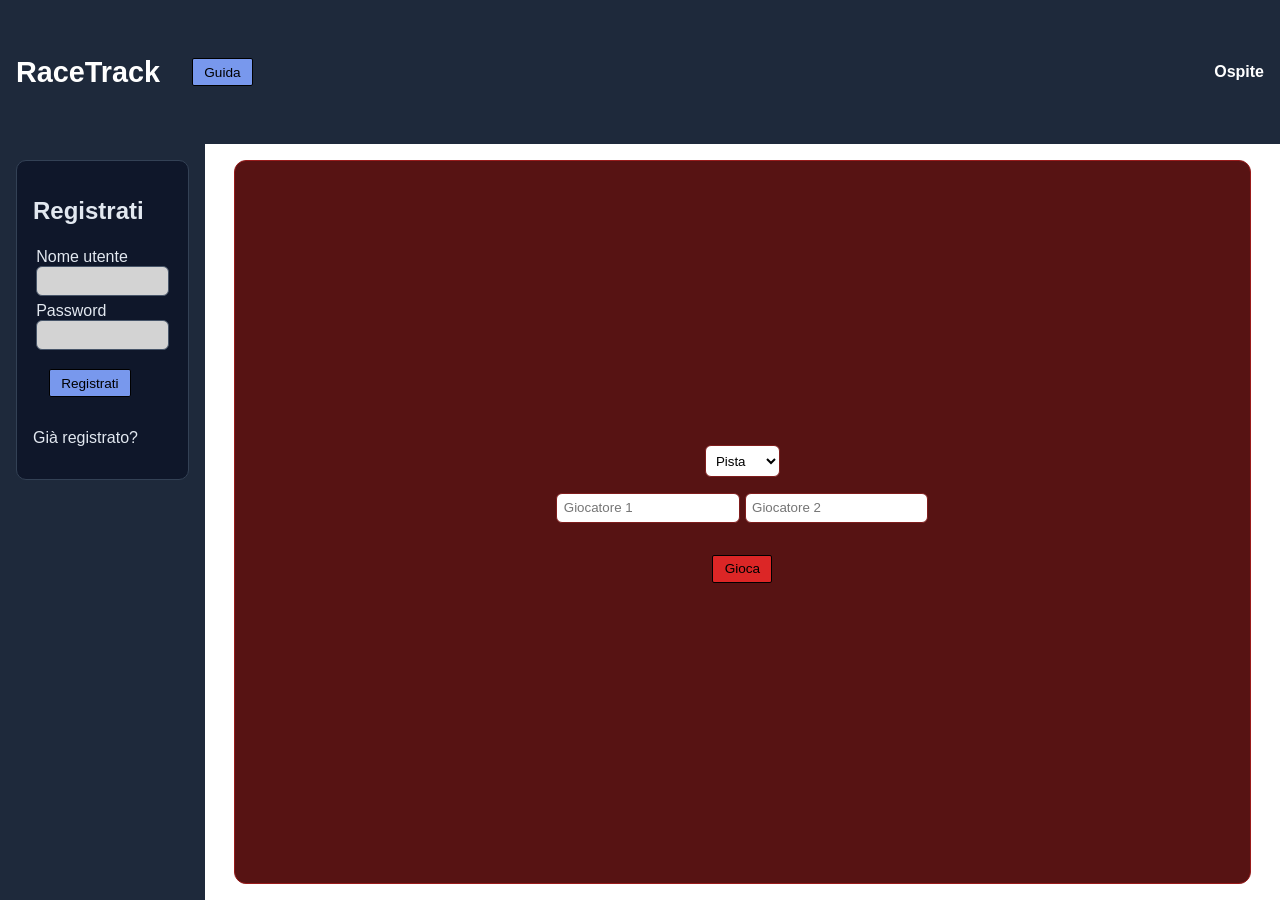
==== html/index.html @ a5a907c2 "better ui, bresenham" ====
<!DOCTYPE html>

<html lang="it">

<head>

    <title>RaceTrack</title>

    <meta charset="utf-8">
    <meta name="viewport" content="width=device-width, initial-scale=1.0">

    <!--favicon-->
    <link rel="stylesheet" href="../css/style.css">

    <!--<script src="file.js" defer> </script>-->
    <script type="module" src="../js/main.js" defer> </script>

</head>

<body>

    <header>
        <div id="titolo">
            <h1>RaceTrack</h1>
            <button class="pulsante-primario" onclick="window.location.href='guida.html'">Guida</button>
        </div>
        <div id="utente-sessione">
            <p>Ospite</p>
        </div>
    </header>


    <aside id="pannello-sinistro">
        <div class="form-primario">
            <h2>Registrati</h2>
            <form> <!--\it="authContext.handleSignup(event)"-->
                <div class="form-gruppo">
                    <label for="nome-utente">Nome utente</label>
                    <input type="text" id="nome-utente" pattern="^[A-Za-z0-9]{3,15}$" required>
                </div>
                <div class="form-gruppo">
                    <label for="password">Password</label>
                    <input type="password" id="password"
                        pattern="^(?=.*\d)(?=.*[!#$%&*^_\-~])[A-Za-z\d!#$%&*^_\-~]{6,30}$" required>
                </div>
                <button type="submit" class="pulsante-primario">Registrati</button>
                <p>Già registrato?<!--<a href="#" onclick="userDashboard.showLoginForm()">Accedi</a>--></p>
            </form>
        </div>


        <div class="form-primario nascosto">
            <h2>Accedi</h2>
            <form><!-- onsubmit="authContext.handleLogin(event)"-->
                <div class="form-gruppo">
                    <label for="nome-utente">Nome utente</label>
                    <input type="text" id="nome-utente" required>
                </div>
                <div class="form-gruppo">
                    <label for="password">Password</label>
                    <input type="password" id="password" required>
                </div>
                <button type="submit" class="pulsante-secondario">Accedi</button>
                <p>Non registrato? <!--<a href="#" onclick="userDashboard.showSignUpForm()">Registrati</a>-->
                </p>
            </form>
        </div>
    </aside>


    <div id="schermata-iniziale">
        <form id="inizia-partita" novalidate>

            <select id="seleziona-pista" required>
                <option value="" selected>Pista</option>
                <option value="pista1">Pista 1</option>
                <option value="pista2">Pista 2</option>
            </select>

            <div id="campi">
                <input type="text" class="giocatore" id="giocatore-A" placeholder="Giocatore 1"
                    pattern="^[A-Za-z0-9\s]{3,10}$" required>
                <input type="text" class="giocatore" id="giocatore-B" placeholder="Giocatore 2"
                    pattern="^[A-Za-z0-9\s]{3,10}$" required>
            </div>

            <button type="submit" class="pulsante-secondario">Gioca</button>
        </form>
    </div>


    <main id="schermata-partita" class="nascosto">
        <canvas id="canva"></canvas>

        <aside id="pannello-destro">
            <button id="ricomincia-partita" class="pulsante-primario">Ricomincia partita</button>

            <div id="turno-container">
                <b>Turno:</b>
                <div id="turno"></div>
            </div>

            <div id="mosse-container">
                <b>Mosse:</b>
                <p id="mosse"></p>
            </div>


            <div id="legenda">
                <span id="mostra-legenda">Legenda</span>
                <div id="contenuto-legenda">
                    <div class="punto-legenda">
                        <div class="quadrato verde-scuro"></div>
                        <p class="testo-legenda">Punto principale</p>
                    </div>
                    <div class="punto-legenda">
                        <div class="quadratino verde"></div>
                        <p class="testo-legenda">Punti validi</p>
                    </div>
                    <div class="punto-legenda">
                        <div class="quadratino rosso-scuro"></div>
                        <p class="testo-legenda">Fuori pista</p>
                    </div>
                    <div class="punto-legenda">
                        <div class="cerchio arancione"></div>
                        <p class="testo-legenda">Incidente</p>
                    </div>
                    <div class="punto-legenda">
                        <div class="cerchio bianco"></div>
                        <p class="testo-legenda">Stop</p>
                    </div>
                </div>
            </div>
        </aside>

    </main>

    <div id="fine-partita" class="nascosto"> </div>

</body>

</html>
---- css/style.css ----
* {
    font-family: 'Inter', 'Segoe UI', sans-serif;
}

body {
    display: grid;
    height: 100vh;
    grid-template-columns: 16vw auto;
    grid-template-rows: 16vh auto;
    height: 100vh;
    margin: 0;
}

header {
    background-color: #1e293b;
    color: white;
    display: flex;
    flex-direction: row;
    grid-column: span 2;
    justify-content: space-between;
    align-items: center;
    padding: 0 1rem;
}

#titolo {
    display: flex;
    flex-direction: row;
    gap: 1rem;
    align-items: center;
}

#titolo h1 {
    font-size: 1.8rem;
    margin: 0;
}

button {
    border: solid 1px;
    padding: 0.35rem 0.7rem;
    border-radius: 2px;
    cursor: pointer;
    margin: 1rem;
    font-size: 0.85rem;
}

button:hover {
    opacity: 0.8;
}

.pulsante-primario {
    background-color: rgb(120, 152, 237);
}

.pulsante-primario:hover {
    background-color: rgb(81, 118, 219);
}

#utente-sessione {
    font-weight: bold;
}

#pannello-sinistro,
#pannello-destro {
    background-color: #1e293b;
    color: #e2e8f0;
}

#pannello-sinistro {
    grid-column: 1;
}

#pannello-destro {
    padding: 0.2rem;
    grid-column: 2;
}

.form-primario {
    margin: 1rem;
    padding: 0.5rem;
    display: flex;
    flex-direction: column;
    background-color: #0f172a;
    border: 1px solid #334155;
    border-radius: 10px;
    padding: 1rem;
}

.form-gruppo {
    display: flex;
    flex-direction: column;
    padding: 0.2rem;
}

form input,
form select {
    padding: 0.4rem;
    border-radius: 6px;
    border: 1px solid #475569;
    background-color: lightgray;
    color: white;
}

.nascosto {
    display: none !important;
}

#schermata-iniziale {
    background-color: #571313;
    border: 1px solid #991b1b;
    border-radius: 12px;
    padding: 1.5rem;
    width: 90%;
    margin: 1rem auto;

    display: flex;
    flex-direction: column;
    align-items: center;
    justify-content: center;
    color: #fee2e2;
}

#inizia-partita {
    display: flex;
    flex-direction: column;
    justify-content: center;
    align-items: center;
    gap: 1rem;
}

#schermata-iniziale input,
#schermata-iniziale select {
    background-color: white;
    color: black;
    border: 1px solid #7f1d1d;
}

#schermata-iniziale select {
    background-color: white;
    color: black;
    border: 1px solid #7f1d1d;
}

#nomi-giocatori {
    display: flex;
    flex-direction: row;
    justify-content: center;
}

#nomi-giocatori label {
    font-size: large;
    gap: 2rem;
}

#seleziona-pista {
    align-items: center;
    justify-content: center;
}

#seleziona-pista input {
    height: 2rem;
    width: 7rem;
}

.pulsante-secondario {
    background-color: #dc2626;
}

.pulsante-secondario:hover {
    background-color: #b91c1c;
}

main {
    grid-column: 2;
    display: grid;
    grid-template-columns: auto 16vw;
}

canvas {
    display: block;
    background-color: white;
    grid-column: 1;
    margin: auto;
}

/* cosi' si adatta alla grandezza della pagina, avra' bisogno di un fattore di scala*/

#turno-container,
#mosse-container {
    background-color: #0f172a;
    border: 1px solid #334155;
    border-radius: 10px;
    padding: 0.6rem;
    margin: 1rem;
    display: flex;
    flex-direction: row;
    align-items: center;
    gap: 1rem;

}

#turno {
    display: flex;
    gap: 0.5rem;
    align-items: center;
}


#legenda {
    margin: 1rem;
    margin-top: 0;
    background-color: white;
    color: black;
    border: 1px solid #475569;
    border-radius: 10px;
    padding: 0.5rem;
    box-shadow: 0 4px 12px rgba(0, 0, 0, 0.2);
}

#mostra-legenda {
    cursor: pointer;
    color: black;
    text-decoration: underline;
}

#contenuto-legenda {
    display: none;
}

#legenda:hover #mostra-legenda {
    color: rgb(81, 118, 219);
}

#legenda:hover #contenuto-legenda {
    display: block;
}

.punto-legenda {
    display: flex;
    align-items: center;
    margin-left: 0.2rem;
    font-size: 0.8;
    line-height: 0.5;
    gap: 0.4rem;
}

.quadrato {
    height: 8px;
    width: 8px;
}

.quadratino {
    height: 5px;
    width: 5px;
}

.cerchio {
    height: 5px;
    width: 5px;
    border-radius: 50%;
}

.verde-scuro {
    background-color: darkgreen;
}

.verde {
    background-color: lightgreen;
}

.rosso-scuro {
    background-color: darkred;
}

.arancione {
    background-color: orange;
}

.bianco {
    background-color: white;
    border: solid 1px black;
    height: 3px;
    width: 3px;
}

#fine-partita {
    position: fixed;
    top: 40%;
    left: 34%;
    display: flex;
    justify-content: center;
    align-items: center;
    z-index: 1000;
    flex-direction: column;
    padding: 1rem;
    margin: auto;
    width: 30vw;
    height: 30vh;
    color: white;
    border: 1px solid #334155;
    border-radius: 12px;
}
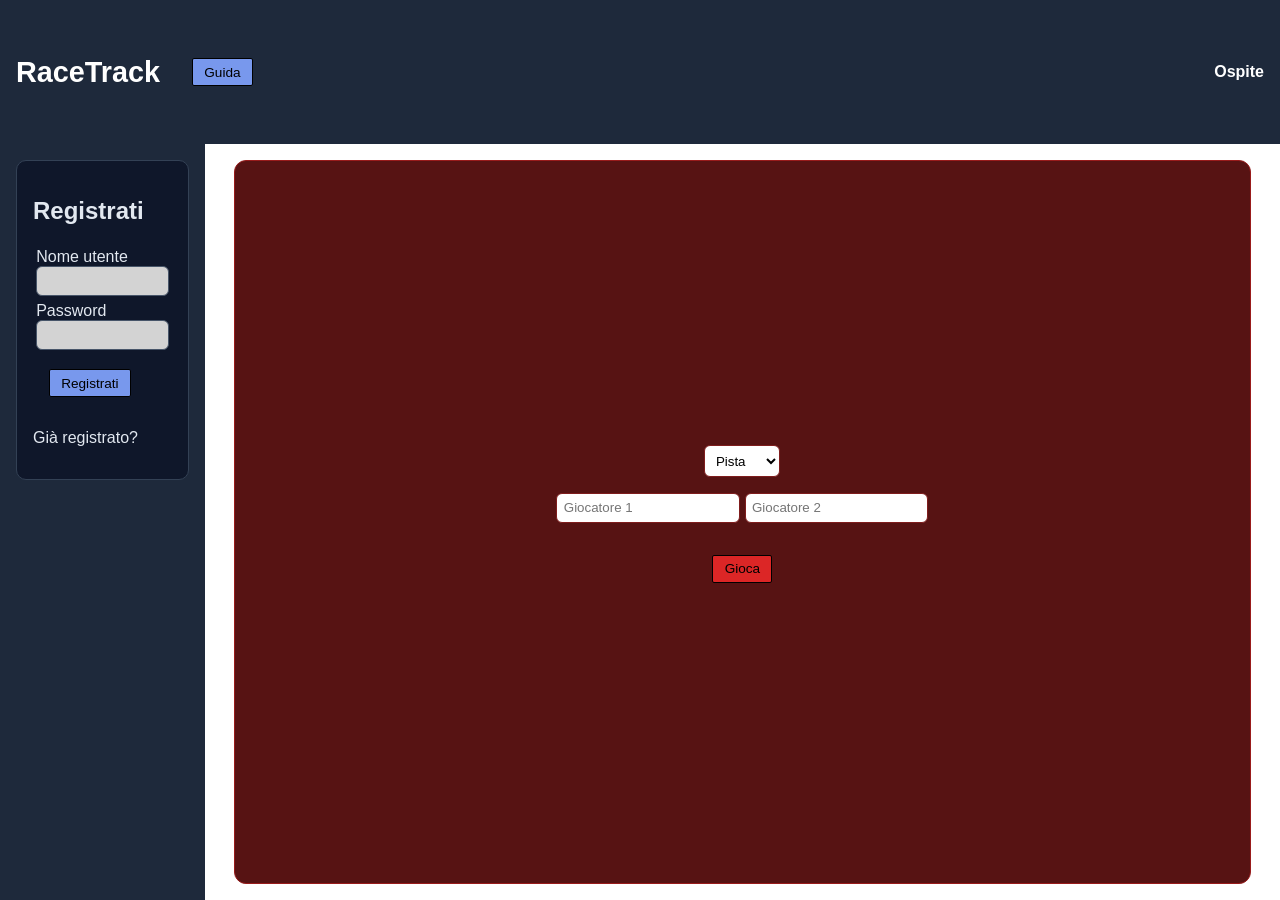
==== commit bd62c098: "validazione" ====
--- a/html/index.html
+++ b/html/index.html
@@ -12,8 +12,7 @@
     <!--favicon-->
     <link rel="stylesheet" href="../css/style.css">
 
-    <!--<script src="file.js" defer> </script>-->
-    <script type="module" src="../js/main.js" defer> </script>
+    <script type="module" src="../js/main.js"> </script>
 
 </head>
 
@@ -35,12 +34,12 @@
             <h2>Registrati</h2>
             <form> <!--\it="authContext.handleSignup(event)"-->
                 <div class="form-gruppo">
-                    <label for="nome-utente">Nome utente</label>
-                    <input type="text" id="nome-utente" pattern="^[A-Za-z0-9]{3,15}$" required>
+                    <label for="nome-utente-registrazione">Nome utente</label>
+                    <input type="text" id="nome-utente-registrazione" pattern="^[A-Za-z0-9]{3,15}$" required>
                 </div>
                 <div class="form-gruppo">
-                    <label for="password">Password</label>
-                    <input type="password" id="password"
+                    <label for="password-registrazione">Password</label>
+                    <input type="password" id="password-registrazione"
                         pattern="^(?=.*\d)(?=.*[!#$%&*^_\-~])[A-Za-z\d!#$%&*^_\-~]{6,30}$" required>
                 </div>
                 <button type="submit" class="pulsante-primario">Registrati</button>
@@ -53,12 +52,12 @@
             <h2>Accedi</h2>
             <form><!-- onsubmit="authContext.handleLogin(event)"-->
                 <div class="form-gruppo">
-                    <label for="nome-utente">Nome utente</label>
-                    <input type="text" id="nome-utente" required>
+                    <label for="nome-utente-accesso">Nome utente</label>
+                    <input type="text" id="nome-utente-accesso" required>
                 </div>
                 <div class="form-gruppo">
-                    <label for="password">Password</label>
-                    <input type="password" id="password" required>
+                    <label for="password-accesso">Password</label>
+                    <input type="password" id="password-accesso" required>
                 </div>
                 <button type="submit" class="pulsante-secondario">Accedi</button>
                 <p>Non registrato? <!--<a href="#" onclick="userDashboard.showSignUpForm()">Registrati</a>-->
@@ -90,7 +89,9 @@
 
 
     <main id="schermata-partita" class="nascosto">
-        <canvas id="canva"></canvas>
+        <div id="canvas-container">
+            <canvas id="canva"></canvas>
+        </div>
 
         <aside id="pannello-destro">
             <button id="ricomincia-partita" class="pulsante-primario">Ricomincia partita</button>
--- a/css/style.css
+++ b/css/style.css
@@ -5,8 +5,8 @@
 body {
     display: grid;
     height: 100vh;
-    grid-template-columns: 16vw auto;
-    grid-template-rows: 16vh auto;
+    grid-template-columns: 16vw 84vw;
+    grid-template-rows: 16vh 84vh;
     height: 100vh;
     margin: 0;
 }
@@ -146,11 +146,6 @@
     justify-content: center;
 }
 
-#nomi-giocatori label {
-    font-size: large;
-    gap: 2rem;
-}
-
 #seleziona-pista {
     align-items: center;
     justify-content: center;
@@ -173,6 +168,15 @@
     grid-column: 2;
     display: grid;
     grid-template-columns: auto 16vw;
+}
+
+#canvas-container {
+    flex: 1;
+    height: 100%;
+    width: 100%;
+    display: flex;
+    justify-content: center;
+    align-items: center;
 }
 
 canvas {
@@ -238,7 +242,7 @@
     display: flex;
     align-items: center;
     margin-left: 0.2rem;
-    font-size: 0.8;
+    font-size: 0.8rem;
     line-height: 0.5;
     gap: 0.4rem;
 }
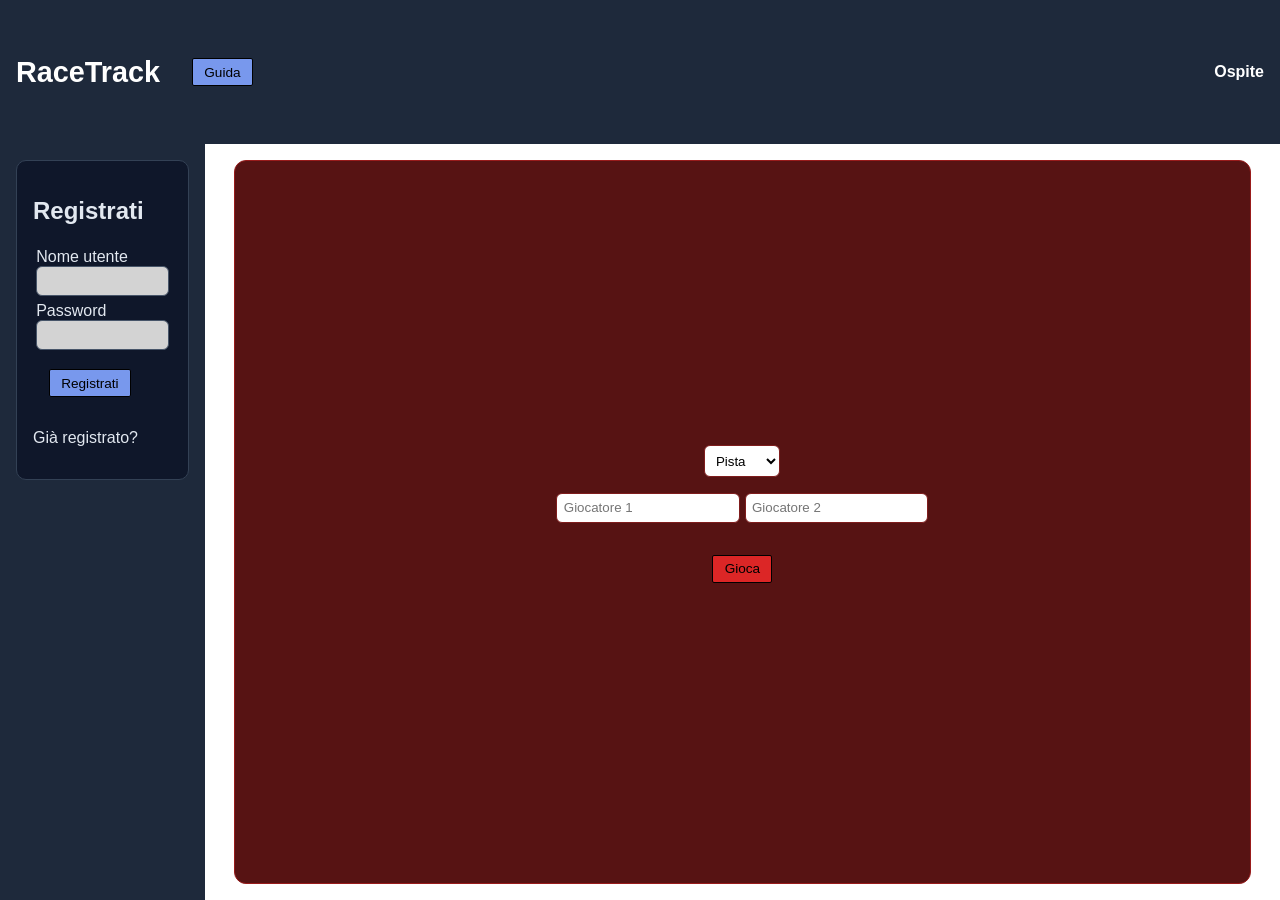
==== commit 735ecf4b: "splittato css, ridimensiona()" ====
--- a/html/index.html
+++ b/html/index.html
@@ -59,7 +59,7 @@
                     <label for="password-accesso">Password</label>
                     <input type="password" id="password-accesso" required>
                 </div>
-                <button type="submit" class="pulsante-secondario">Accedi</button>
+                <button type="submit" class="pulsante-primario">Accedi</button>
                 <p>Non registrato? <!--<a href="#" onclick="userDashboard.showSignUpForm()">Registrati</a>-->
                 </p>
             </form>
@@ -76,7 +76,7 @@
                 <option value="pista2">Pista 2</option>
             </select>
 
-            <div id="campi">
+            <div id="giocatori-container">
                 <input type="text" class="giocatore" id="giocatore-A" placeholder="Giocatore 1"
                     pattern="^[A-Za-z0-9\s]{3,10}$" required>
                 <input type="text" class="giocatore" id="giocatore-B" placeholder="Giocatore 2"
@@ -90,7 +90,7 @@
 
     <main id="schermata-partita" class="nascosto">
         <div id="canvas-container">
-            <canvas id="canva"></canvas>
+            <canvas id="canvas-gioco"></canvas>
         </div>
 
         <aside id="pannello-destro">
--- a/css/style.css
+++ b/css/style.css
@@ -1,305 +1,5 @@
-* {
-    font-family: 'Inter', 'Segoe UI', sans-serif;
-}
-
-body {
-    display: grid;
-    height: 100vh;
-    grid-template-columns: 16vw 84vw;
-    grid-template-rows: 16vh 84vh;
-    height: 100vh;
-    margin: 0;
-}
-
-header {
-    background-color: #1e293b;
-    color: white;
-    display: flex;
-    flex-direction: row;
-    grid-column: span 2;
-    justify-content: space-between;
-    align-items: center;
-    padding: 0 1rem;
-}
-
-#titolo {
-    display: flex;
-    flex-direction: row;
-    gap: 1rem;
-    align-items: center;
-}
-
-#titolo h1 {
-    font-size: 1.8rem;
-    margin: 0;
-}
-
-button {
-    border: solid 1px;
-    padding: 0.35rem 0.7rem;
-    border-radius: 2px;
-    cursor: pointer;
-    margin: 1rem;
-    font-size: 0.85rem;
-}
-
-button:hover {
-    opacity: 0.8;
-}
-
-.pulsante-primario {
-    background-color: rgb(120, 152, 237);
-}
-
-.pulsante-primario:hover {
-    background-color: rgb(81, 118, 219);
-}
-
-#utente-sessione {
-    font-weight: bold;
-}
-
-#pannello-sinistro,
-#pannello-destro {
-    background-color: #1e293b;
-    color: #e2e8f0;
-}
-
-#pannello-sinistro {
-    grid-column: 1;
-}
-
-#pannello-destro {
-    padding: 0.2rem;
-    grid-column: 2;
-}
-
-.form-primario {
-    margin: 1rem;
-    padding: 0.5rem;
-    display: flex;
-    flex-direction: column;
-    background-color: #0f172a;
-    border: 1px solid #334155;
-    border-radius: 10px;
-    padding: 1rem;
-}
-
-.form-gruppo {
-    display: flex;
-    flex-direction: column;
-    padding: 0.2rem;
-}
-
-form input,
-form select {
-    padding: 0.4rem;
-    border-radius: 6px;
-    border: 1px solid #475569;
-    background-color: lightgray;
-    color: white;
-}
-
-.nascosto {
-    display: none !important;
-}
-
-#schermata-iniziale {
-    background-color: #571313;
-    border: 1px solid #991b1b;
-    border-radius: 12px;
-    padding: 1.5rem;
-    width: 90%;
-    margin: 1rem auto;
-
-    display: flex;
-    flex-direction: column;
-    align-items: center;
-    justify-content: center;
-    color: #fee2e2;
-}
-
-#inizia-partita {
-    display: flex;
-    flex-direction: column;
-    justify-content: center;
-    align-items: center;
-    gap: 1rem;
-}
-
-#schermata-iniziale input,
-#schermata-iniziale select {
-    background-color: white;
-    color: black;
-    border: 1px solid #7f1d1d;
-}
-
-#schermata-iniziale select {
-    background-color: white;
-    color: black;
-    border: 1px solid #7f1d1d;
-}
-
-#nomi-giocatori {
-    display: flex;
-    flex-direction: row;
-    justify-content: center;
-}
-
-#seleziona-pista {
-    align-items: center;
-    justify-content: center;
-}
-
-#seleziona-pista input {
-    height: 2rem;
-    width: 7rem;
-}
-
-.pulsante-secondario {
-    background-color: #dc2626;
-}
-
-.pulsante-secondario:hover {
-    background-color: #b91c1c;
-}
-
-main {
-    grid-column: 2;
-    display: grid;
-    grid-template-columns: auto 16vw;
-}
-
-#canvas-container {
-    flex: 1;
-    height: 100%;
-    width: 100%;
-    display: flex;
-    justify-content: center;
-    align-items: center;
-}
-
-canvas {
-    display: block;
-    background-color: white;
-    grid-column: 1;
-    margin: auto;
-}
-
-/* cosi' si adatta alla grandezza della pagina, avra' bisogno di un fattore di scala*/
-
-#turno-container,
-#mosse-container {
-    background-color: #0f172a;
-    border: 1px solid #334155;
-    border-radius: 10px;
-    padding: 0.6rem;
-    margin: 1rem;
-    display: flex;
-    flex-direction: row;
-    align-items: center;
-    gap: 1rem;
-
-}
-
-#turno {
-    display: flex;
-    gap: 0.5rem;
-    align-items: center;
-}
-
-
-#legenda {
-    margin: 1rem;
-    margin-top: 0;
-    background-color: white;
-    color: black;
-    border: 1px solid #475569;
-    border-radius: 10px;
-    padding: 0.5rem;
-    box-shadow: 0 4px 12px rgba(0, 0, 0, 0.2);
-}
-
-#mostra-legenda {
-    cursor: pointer;
-    color: black;
-    text-decoration: underline;
-}
-
-#contenuto-legenda {
-    display: none;
-}
-
-#legenda:hover #mostra-legenda {
-    color: rgb(81, 118, 219);
-}
-
-#legenda:hover #contenuto-legenda {
-    display: block;
-}
-
-.punto-legenda {
-    display: flex;
-    align-items: center;
-    margin-left: 0.2rem;
-    font-size: 0.8rem;
-    line-height: 0.5;
-    gap: 0.4rem;
-}
-
-.quadrato {
-    height: 8px;
-    width: 8px;
-}
-
-.quadratino {
-    height: 5px;
-    width: 5px;
-}
-
-.cerchio {
-    height: 5px;
-    width: 5px;
-    border-radius: 50%;
-}
-
-.verde-scuro {
-    background-color: darkgreen;
-}
-
-.verde {
-    background-color: lightgreen;
-}
-
-.rosso-scuro {
-    background-color: darkred;
-}
-
-.arancione {
-    background-color: orange;
-}
-
-.bianco {
-    background-color: white;
-    border: solid 1px black;
-    height: 3px;
-    width: 3px;
-}
-
-#fine-partita {
-    position: fixed;
-    top: 40%;
-    left: 34%;
-    display: flex;
-    justify-content: center;
-    align-items: center;
-    z-index: 1000;
-    flex-direction: column;
-    padding: 1rem;
-    margin: auto;
-    width: 30vw;
-    height: 30vh;
-    color: white;
-    border: 1px solid #334155;
-    border-radius: 12px;
-}+@import url("./base.css");
+@import url("./componenti.css");
+@import url("./layout.css");
+@import url("./legenda.css");
+@import url("./partita.css");
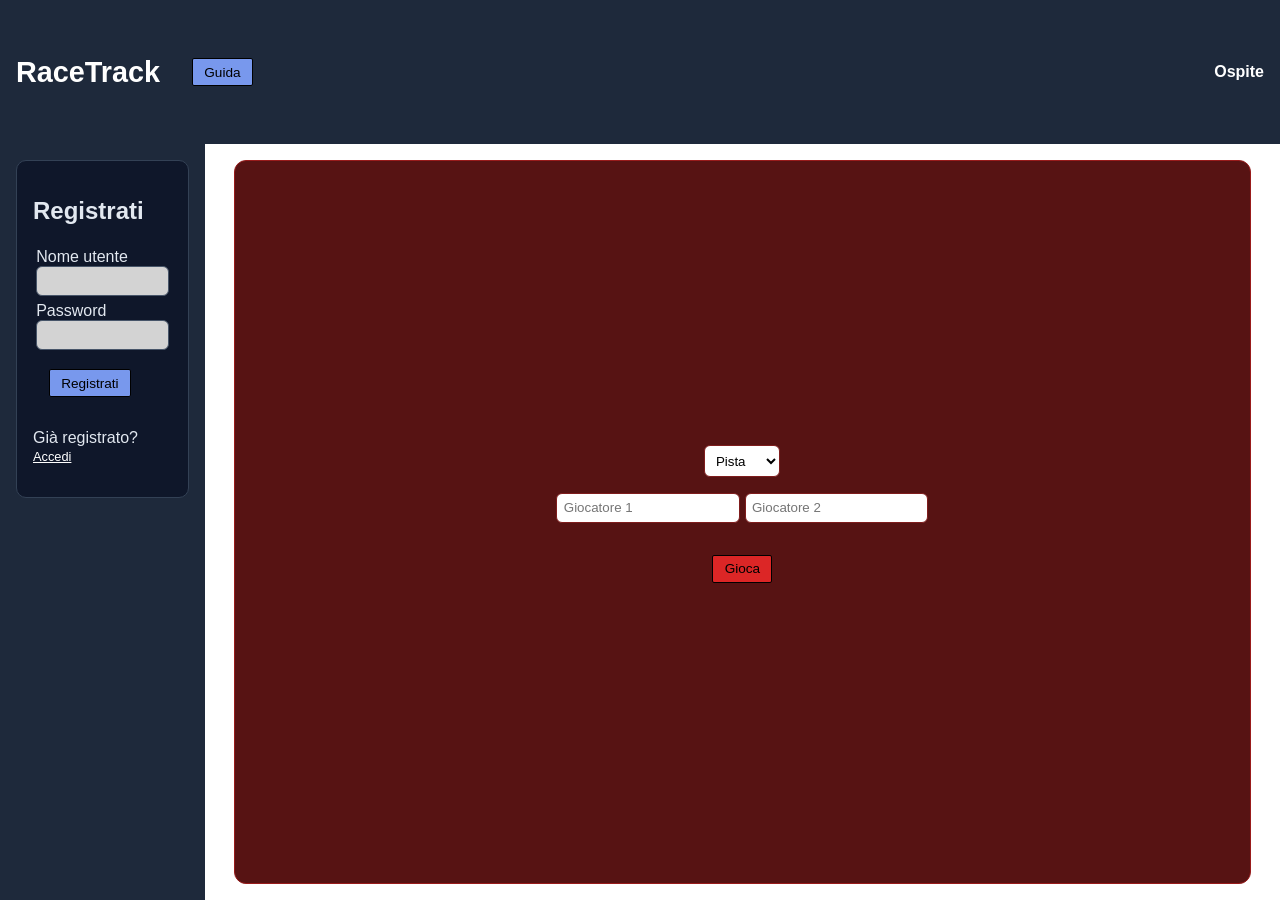
==== commit f5204921: "aggiunti registrazione e accesso" ====
--- a/html/index.html
+++ b/html/index.html
@@ -30,12 +30,12 @@
 
 
     <aside id="pannello-sinistro">
-        <div class="form-primario">
+        <div id="registrazione" class="form-primario">
             <h2>Registrati</h2>
-            <form> <!--\it="authContext.handleSignup(event)"-->
+            <form id="form-registrazione" novalidate>
                 <div class="form-gruppo">
                     <label for="nome-utente-registrazione">Nome utente</label>
-                    <input type="text" id="nome-utente-registrazione" pattern="^[A-Za-z0-9]{3,15}$" required>
+                    <input type="text" id="nome-utente-registrazione" pattern="^[A-Za-z0-9!#$%&*^_-~]{3,30}$" required>
                 </div>
                 <div class="form-gruppo">
                     <label for="password-registrazione">Password</label>
@@ -43,14 +43,16 @@
                         pattern="^(?=.*\d)(?=.*[!#$%&*^_\-~])[A-Za-z\d!#$%&*^_\-~]{6,30}$" required>
                 </div>
                 <button type="submit" class="pulsante-primario">Registrati</button>
-                <p>Già registrato?<!--<a href="#" onclick="userDashboard.showLoginForm()">Accedi</a>--></p>
+                <p>Già registrato?
+                    <a href="#" class="cambia-form" id="registrati-accedi">Accedi</a>
+                </p>
             </form>
         </div>
 
 
-        <div class="form-primario nascosto">
+        <div id="accesso" class="form-primario nascosto">
             <h2>Accedi</h2>
-            <form><!-- onsubmit="authContext.handleLogin(event)"-->
+            <form id="form-accesso" novalidate>
                 <div class="form-gruppo">
                     <label for="nome-utente-accesso">Nome utente</label>
                     <input type="text" id="nome-utente-accesso" required>
@@ -60,7 +62,8 @@
                     <input type="password" id="password-accesso" required>
                 </div>
                 <button type="submit" class="pulsante-primario">Accedi</button>
-                <p>Non registrato? <!--<a href="#" onclick="userDashboard.showSignUpForm()">Registrati</a>-->
+                <p>Non registrato?
+                    <a href="#" class="cambia-form" id="accedi-registrati">Registrati</a>
                 </p>
             </form>
         </div>
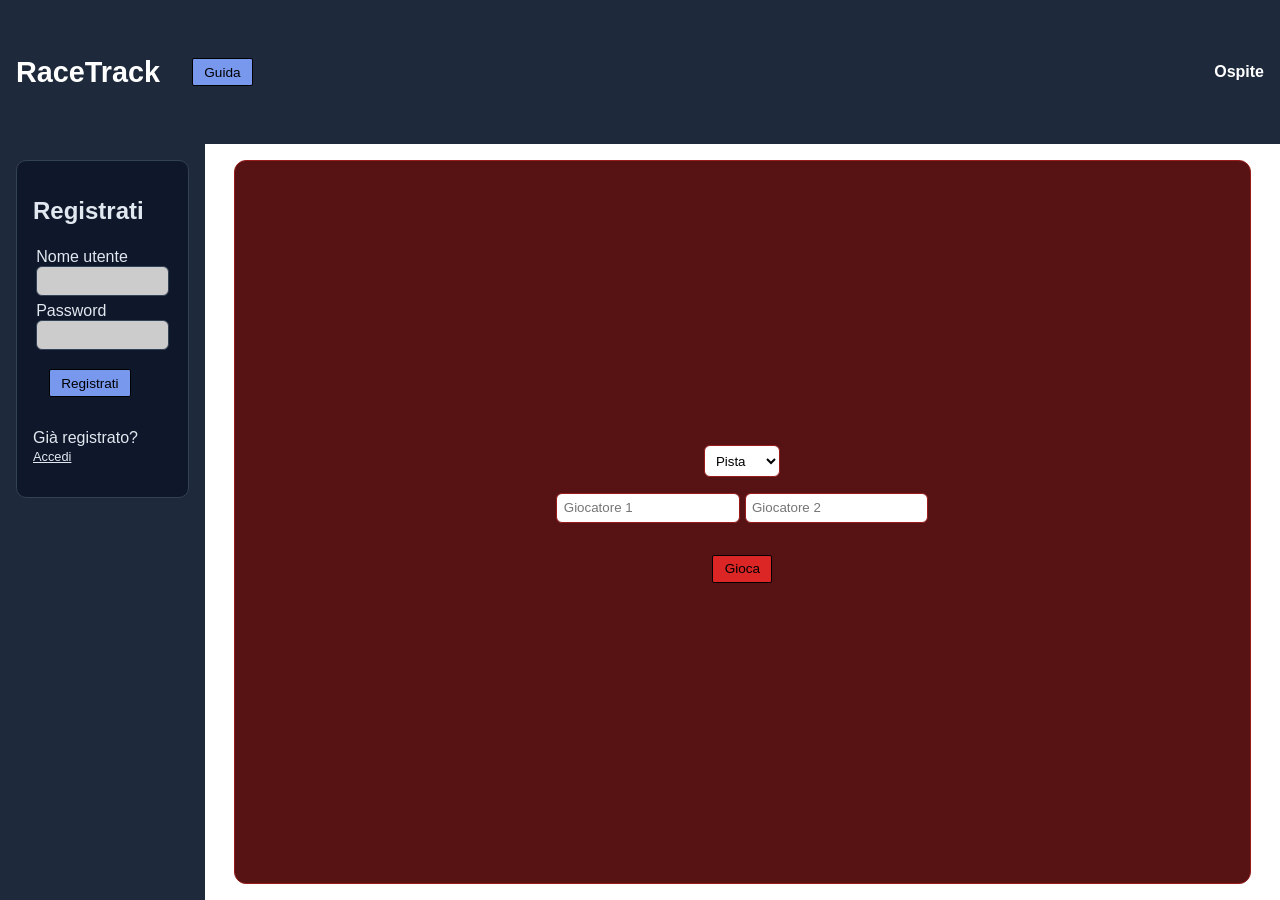
==== commit 9a3230f8: "salva/ottieni partite, statistiche, pulito css" ====
--- a/html/index.html
+++ b/html/index.html
@@ -30,7 +30,7 @@
 
 
     <aside id="pannello-sinistro">
-        <div id="registrazione" class="form-primario">
+        <div id="registrazione" class="form-autenticazione">
             <h2>Registrati</h2>
             <form id="form-registrazione" novalidate>
                 <div class="form-gruppo">
@@ -50,7 +50,7 @@
         </div>
 
 
-        <div id="accesso" class="form-primario nascosto">
+        <div id="accesso" class="form-autenticazione nascosto">
             <h2>Accedi</h2>
             <form id="form-accesso" novalidate>
                 <div class="form-gruppo">
@@ -67,6 +67,16 @@
                 </p>
             </form>
         </div>
+
+        <div id="statistiche" class="nascosto">
+            <p id="stat-testo">Ecco le statistiche delle partite registrate.</p>
+            <select id="pista-statistiche">
+                <option value="">Tutte</option>
+                <option value="1">Pista 1</option>
+                <option value="2">Pista 2</option>
+            </select>
+            <div id="statistiche-container"></div>
+        </div>
     </aside>
 
 
@@ -75,8 +85,8 @@
 
             <select id="seleziona-pista" required>
                 <option value="" selected>Pista</option>
-                <option value="pista1">Pista 1</option>
-                <option value="pista2">Pista 2</option>
+                <option value="1">Pista 1</option>
+                <option value="2">Pista 2</option>
             </select>
 
             <div id="giocatori-container">
--- a/css/style.css
+++ b/css/style.css
@@ -1,5 +1,8 @@
 @import url("./base.css");
 @import url("./componenti.css");
+@import url("./forms.css");
 @import url("./layout.css");
 @import url("./legenda.css");
-@import url("./partita.css");+@import url("./partita.css");
+@import url("./statistiche.css");
+@import url("./variabili.css");
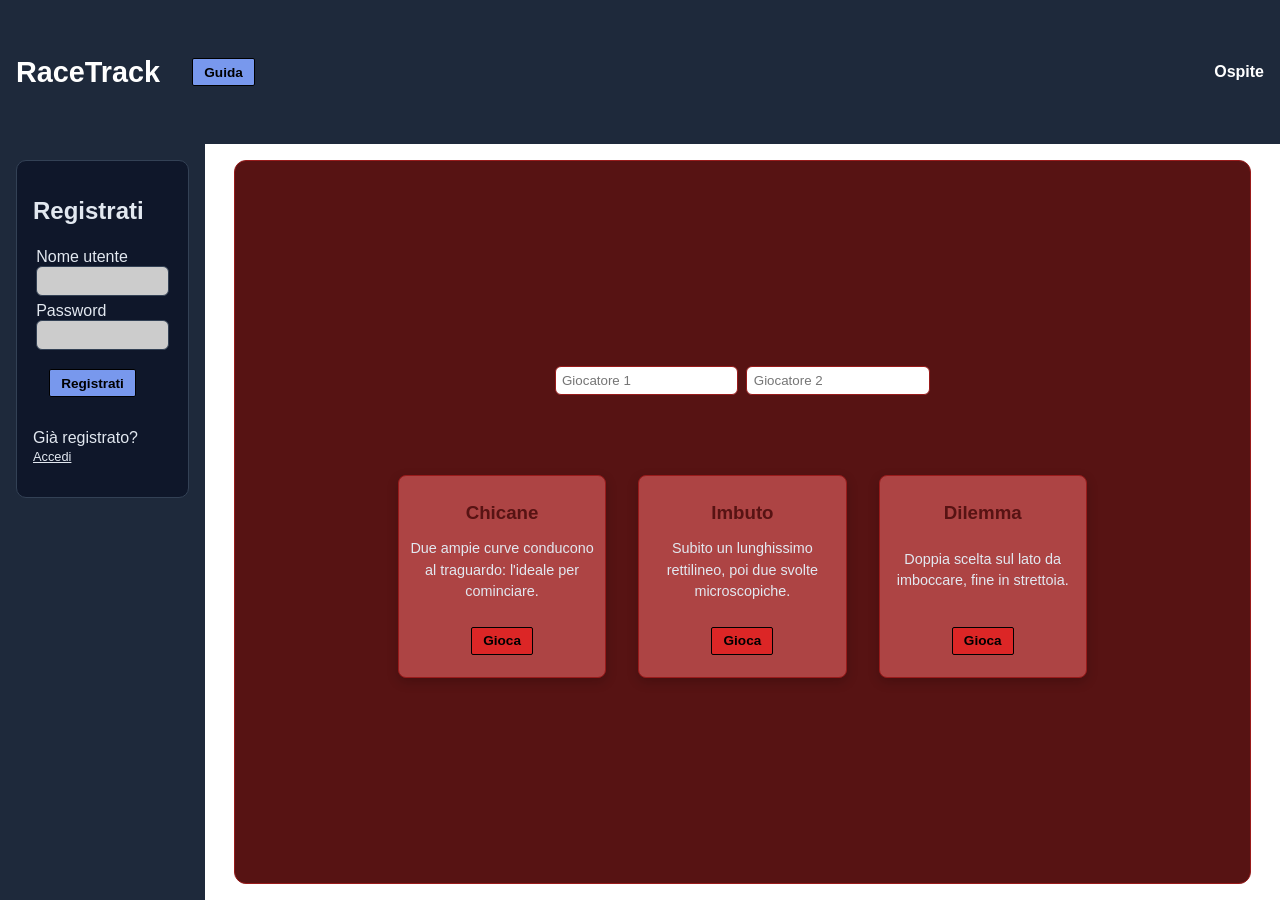
==== commit 8428fb2b: "aggiunta pista e descrizioni" ====
--- a/html/index.html
+++ b/html/index.html
@@ -9,8 +9,8 @@
     <meta charset="utf-8">
     <meta name="viewport" content="width=device-width, initial-scale=1.0">
 
-    <!--favicon-->
-    <link rel="stylesheet" href="../css/style.css">
+    <link rel="stylesheet" href="../css/stile.css">
+    <link rel="icon" href="../racetrack.svg">
 
     <script type="module" src="../js/main.js"> </script>
 
@@ -72,8 +72,9 @@
             <p id="stat-testo">Ecco le statistiche delle partite registrate.</p>
             <select id="pista-statistiche">
                 <option value="">Tutte</option>
-                <option value="1">Pista 1</option>
-                <option value="2">Pista 2</option>
+                <option value="1">Chicane</option>
+                <option value="2">Imbuto</option>
+                <option value="3">Dilemma</option>
             </select>
             <div id="statistiche-container"></div>
         </div>
@@ -83,12 +84,6 @@
     <div id="schermata-iniziale">
         <form id="inizia-partita" novalidate>
 
-            <select id="seleziona-pista" required>
-                <option value="" selected>Pista</option>
-                <option value="1">Pista 1</option>
-                <option value="2">Pista 2</option>
-            </select>
-
             <div id="giocatori-container">
                 <input type="text" class="giocatore" id="giocatore-A" placeholder="Giocatore 1"
                     pattern="^[A-Za-z0-9\s]{3,10}$" required>
@@ -96,7 +91,30 @@
                     pattern="^[A-Za-z0-9\s]{3,10}$" required>
             </div>
 
-            <button type="submit" class="pulsante-secondario">Gioca</button>
+            <div id="selezione-piste">
+                <div class="card-pista">
+                    <h3>Chicane</h3>
+                    <p>
+                        Due ampie curve conducono al traguardo: l'ideale per cominciare.
+                    </p>
+                    <button type="button" class="btn-pista pulsante-secondario" data-pista="1">Gioca</button>
+                </div>
+                <div class="card-pista">
+                    <h3>Imbuto</h3>
+                    <p>
+                        Subito un lunghissimo rettilineo, poi due svolte microscopiche.
+                    </p>
+                    <button type="button" class="btn-pista pulsante-secondario" data-pista="2">Gioca</button>
+                </div>
+                <div class="card-pista">
+                    <h3>Dilemma</h3>
+                    <p>
+                        Doppia scelta sul lato da imboccare, fine in strettoia.
+                    </p>
+                    <button type="button" class="btn-pista pulsante-secondario" data-pista="3">Gioca</button>
+                </div>
+            </div>
+
         </form>
     </div>
 
--- a/css/stile.css
+++ b/css/stile.css
@@ -0,0 +1,8 @@
+@import url("./base.css");
+@import url("./componenti.css");
+@import url("./forms.css");
+@import url("./layout.css");
+@import url("./legenda.css");
+@import url("./partita.css");
+@import url("./statistiche.css");
+@import url("./variabili.css");
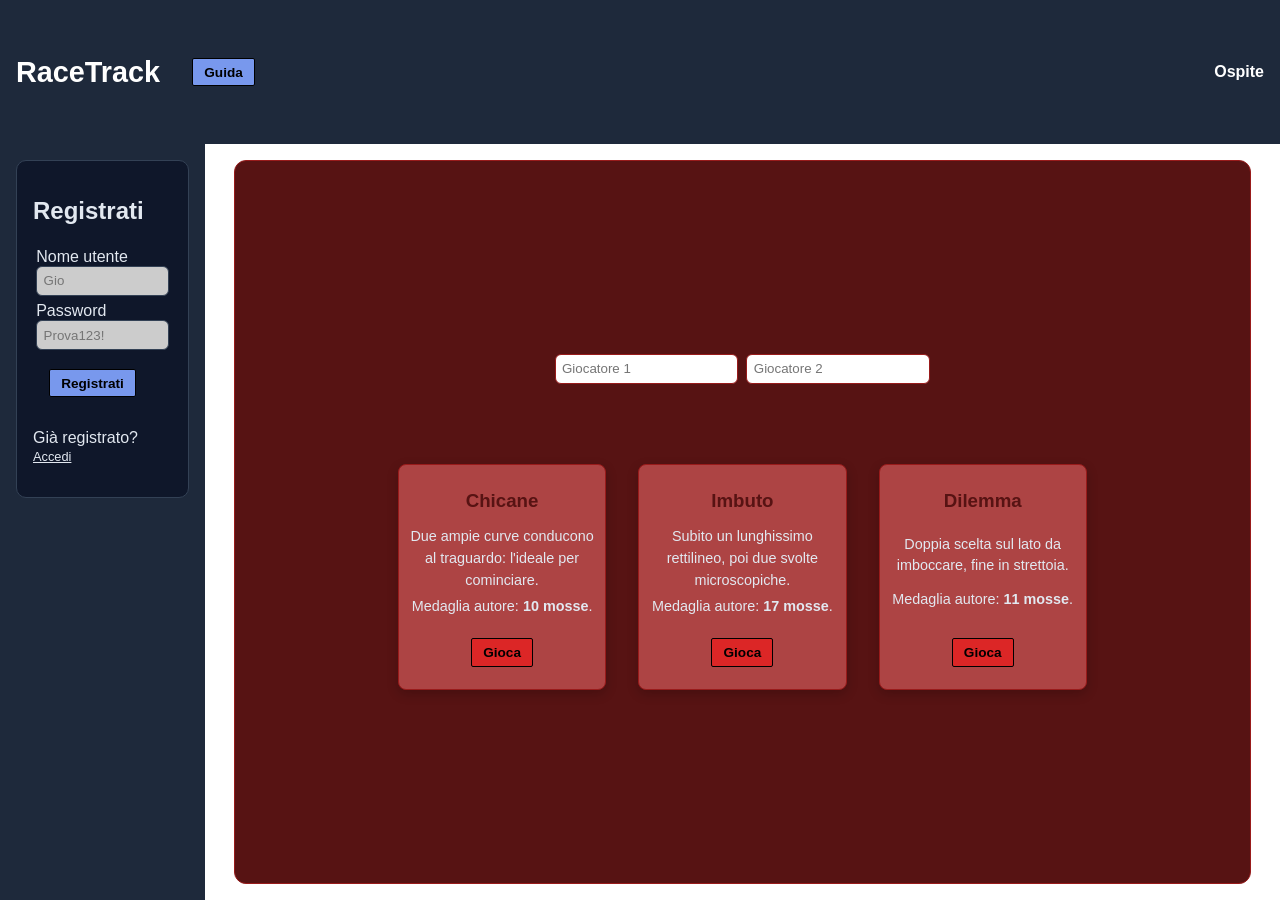
==== commit 810008c7: "piccoli fix" ====
--- a/html/index.html
+++ b/html/index.html
@@ -35,12 +35,14 @@
             <form id="form-registrazione" novalidate>
                 <div class="form-gruppo">
                     <label for="nome-utente-registrazione">Nome utente</label>
-                    <input type="text" id="nome-utente-registrazione" pattern="^[A-Za-z0-9!#$%&*^_-~]{3,30}$" required>
+                    <input type="text" id="nome-utente-registrazione" pattern="^[A-Za-z0-9!#$%&*^_-~]{3,30}$"
+                        placeholder="Gio" required>
                 </div>
                 <div class="form-gruppo">
                     <label for="password-registrazione">Password</label>
                     <input type="password" id="password-registrazione"
-                        pattern="^(?=.*\d)(?=.*[!#$%&*^_\-~])[A-Za-z\d!#$%&*^_\-~]{6,30}$" required>
+                        pattern="^(?=.*\d)(?=.*[!#$%&*^_\-~])[A-Za-z\d!#$%&*^_\-~]{6,30}$" placeholder="Prova123!"
+                        required>
                 </div>
                 <button type="submit" class="pulsante-primario">Registrati</button>
                 <p>Già registrato?
@@ -55,11 +57,11 @@
             <form id="form-accesso" novalidate>
                 <div class="form-gruppo">
                     <label for="nome-utente-accesso">Nome utente</label>
-                    <input type="text" id="nome-utente-accesso" required>
+                    <input type="text" id="nome-utente-accesso" placeholder="Gio" required>
                 </div>
                 <div class="form-gruppo">
                     <label for="password-accesso">Password</label>
-                    <input type="password" id="password-accesso" required>
+                    <input type="password" id="password-accesso" placeholder="Prova123!" required>
                 </div>
                 <button type="submit" class="pulsante-primario">Accedi</button>
                 <p>Non registrato?
@@ -97,6 +99,9 @@
                     <p>
                         Due ampie curve conducono al traguardo: l'ideale per cominciare.
                     </p>
+                    <p class="medaglia">
+                        Medaglia autore: <b>10 mosse</b>.
+                    </p>
                     <button type="button" class="btn-pista pulsante-secondario" data-pista="1">Gioca</button>
                 </div>
                 <div class="card-pista">
@@ -104,12 +109,18 @@
                     <p>
                         Subito un lunghissimo rettilineo, poi due svolte microscopiche.
                     </p>
+                    <p class="medaglia">
+                        Medaglia autore: <b>17 mosse</b>.
+                    </p>
                     <button type="button" class="btn-pista pulsante-secondario" data-pista="2">Gioca</button>
                 </div>
                 <div class="card-pista">
                     <h3>Dilemma</h3>
                     <p>
                         Doppia scelta sul lato da imboccare, fine in strettoia.
+                    </p>
+                    <p class="medaglia">
+                        Medaglia autore: <b>11 mosse</b>.
                     </p>
                     <button type="button" class="btn-pista pulsante-secondario" data-pista="3">Gioca</button>
                 </div>
